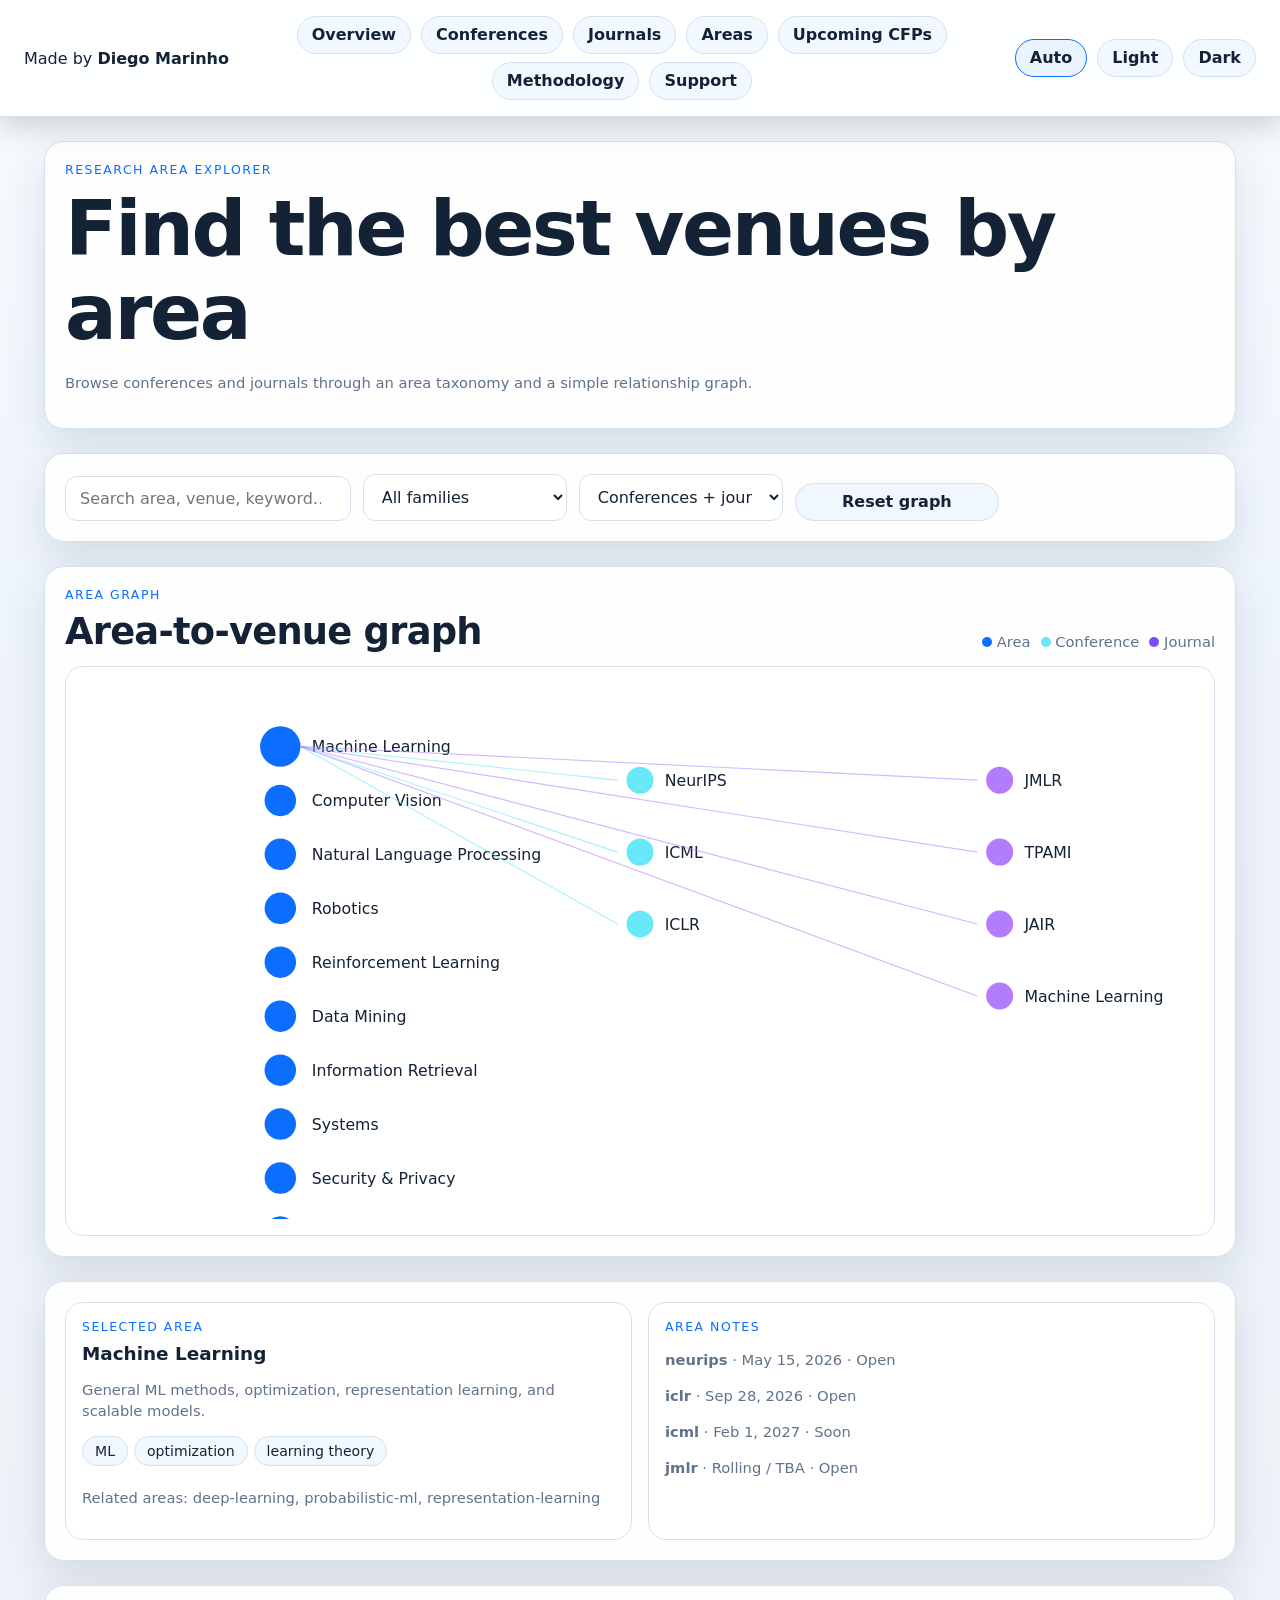
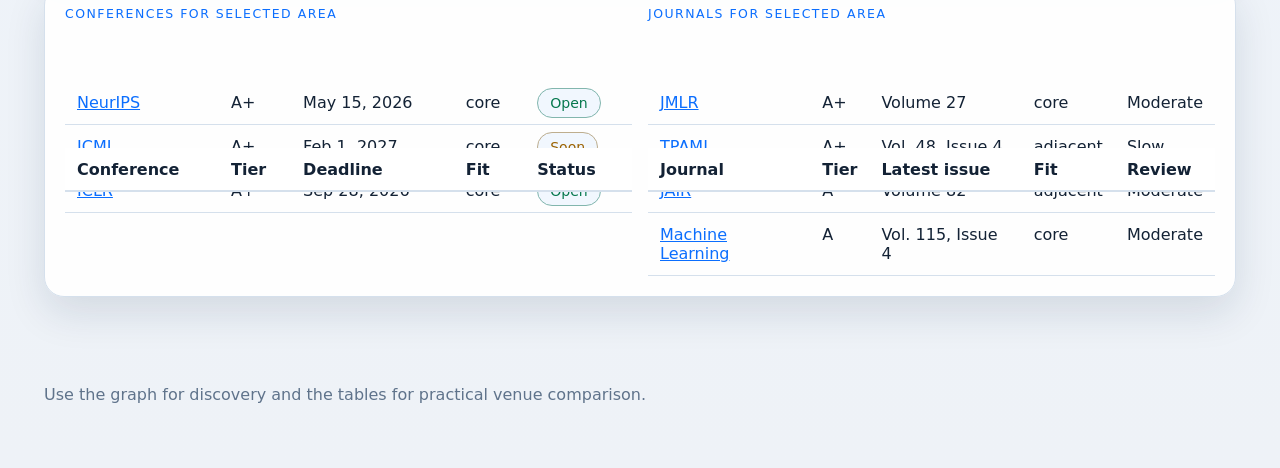
==== docs/areas.html @ 729f3d29 "Initial commit" ====
<!doctype html>
<html lang="en">
  <head>
    <meta charset="utf-8" />
    <meta name="viewport" content="width=device-width, initial-scale=1" />
    <title>Areas · Top Research Venues</title>
    <link rel="stylesheet" href="./styles.css" />
  </head>
  <body>
    <div class="topbar-shell"><div class="topbar">
      <a class="author-link" href="https://dmoliveira.github.io/my-cv-public/cv/human/" target="_blank" rel="noreferrer">Made by <strong>Diego Marinho</strong></a>
      <nav class="topbar-nav">
        <a href="./index.html">Overview</a><a href="./conferences.html">Conferences</a><a href="./journals.html">Journals</a><a href="./areas.html">Areas</a><a href="./cfp.html">Upcoming CFPs</a><a href="./methodology.html">Methodology</a><a href="./support.html">Support</a>
      </nav>
      <div class="theme-toggle" role="group" aria-label="Theme selector"><button data-theme-option="auto" class="theme-button">Auto</button><button data-theme-option="light" class="theme-button">Light</button><button data-theme-option="dark" class="theme-button">Dark</button></div>
    </div></div>
    <main>
      <section class="panel">
        <p class="eyebrow">Research area explorer</p>
        <h1>Find the best venues by area</h1>
        <p class="muted">Browse conferences and journals through an area taxonomy and a simple relationship graph.</p>
      </section>
      <section class="panel">
        <div class="controls">
          <input id="area-search" type="search" placeholder="Search area, venue, keyword…" />
          <select id="area-family"><option value="">All families</option></select>
          <select id="area-venue-type"><option value="all">Conferences + journals</option><option value="conference">Conferences only</option><option value="journal">Journals only</option></select>
          <button id="area-reset" class="page-button" type="button">Reset graph</button>
        </div>
      </section>
      <section class="panel">
        <div class="section-head">
          <div>
            <p class="eyebrow">Area graph</p>
            <h2>Area-to-venue graph</h2>
          </div>
          <div class="legend-row muted">
            <span><span class="graph-legend-dot dot-area"></span> Area</span>
            <span><span class="graph-legend-dot dot-conference"></span> Conference</span>
            <span><span class="graph-legend-dot dot-journal"></span> Journal</span>
          </div>
        </div>
        <div class="graph-shell"><svg id="area-graph" viewBox="0 0 1000 480" role="img" aria-label="Area to venue graph"></svg></div>
      </section>
      <section class="panel split-grid">
        <div class="graph-side-card stack-md">
          <div id="area-summary">Select an area node to inspect related venues.</div>
        </div>
        <div class="graph-side-card stack-md">
          <p class="eyebrow">Area notes</p>
          <div id="area-related-cfps" class="stack-sm muted"></div>
        </div>
      </section>
      <section class="panel split-grid">
        <div>
          <p class="eyebrow">Conferences for selected area</p>
          <div class="table-wrap">
            <table>
              <thead><tr><th>Conference</th><th>Tier</th><th>Deadline</th><th>Fit</th><th>Status</th></tr></thead>
              <tbody id="area-conference-body"></tbody>
            </table>
          </div>
        </div>
        <div>
          <p class="eyebrow">Journals for selected area</p>
          <div class="table-wrap">
            <table>
              <thead><tr><th>Journal</th><th>Tier</th><th>Latest issue</th><th>Fit</th><th>Review</th></tr></thead>
              <tbody id="area-journal-body"></tbody>
            </table>
          </div>
        </div>
      </section>
    </main>
    <footer class="footer"><p>Use the graph for discovery and the tables for practical venue comparison.</p></footer>
    <script src="./app.js"></script>
  </body>
</html>
---- docs/styles.css ----
:root {
  color-scheme: dark;
  --topbar-offset: 84px;
  --bg: #07111f;
  --bg-grad-1: #06101d;
  --bg-grad-2: #0b1525;
  --bg-grad-3: #0d1728;
  --panel: rgba(16, 27, 44, 0.88);
  --panel-solid: #101b2c;
  --line: #24354f;
  --text: #edf3ff;
  --muted: #9fb0ca;
  --accent: #6ee7ff;
  --accent2: #b27cff;
  --chip: rgba(255,255,255,.04);
  --chip-strong: rgba(110,231,255,.08);
  --shadow: 0 20px 60px rgba(0,0,0,.25);
  --success: #8af0c4;
  --warning: #ffd27a;
  --danger: #ff9b9b;
}

:root[data-theme="light"] {
  color-scheme: light;
  --bg: #f3f7fb;
  --bg-grad-1: #f7fbff;
  --bg-grad-2: #eef4fb;
  --bg-grad-3: #eef2f7;
  --panel: rgba(255,255,255,.92);
  --panel-solid: #ffffff;
  --line: #d5e0ec;
  --text: #132235;
  --muted: #5f738b;
  --accent: #0b6efe;
  --accent2: #7b4dff;
  --chip: rgba(11,110,254,.05);
  --chip-strong: rgba(11,110,254,.08);
  --shadow: 0 16px 40px rgba(20,40,70,.12);
  --success: #06784e;
  --warning: #9b6200;
  --danger: #b42318;
}

* { box-sizing: border-box; }
html { scroll-behavior: smooth; }
body {
  margin: 0;
  padding-top: var(--topbar-offset);
  font-family: Inter, ui-sans-serif, system-ui, sans-serif;
  background: linear-gradient(180deg, var(--bg-grad-1), var(--bg-grad-2) 30%, var(--bg-grad-3));
  color: var(--text);
}
a { color: var(--accent); }
button, select, input { font: inherit; }
main, .hero, .footer, .narrow { max-width: 1240px; margin: 0 auto; padding: 24px; }
.narrow { max-width: 980px; }

.topbar-shell {
  position: fixed;
  top: 0;
  left: 0;
  right: 0;
  z-index: 50;
}
.topbar {
  width: 100%;
  display: grid;
  grid-template-columns: auto 1fr auto;
  align-items: center;
  gap: 20px;
  padding: 16px 24px;
  border-bottom: 1px solid var(--line);
  background: color-mix(in srgb, var(--panel-solid) 88%, transparent);
  backdrop-filter: blur(14px);
  box-shadow: 0 8px 28px rgba(0,0,0,.18);
}
.author-link {
  color: var(--text);
  text-decoration: none;
  white-space: nowrap;
  font-weight: 500;
}
.topbar-nav, .theme-toggle, .badge-row, .hero-nav, .stat-grid, .legend-row, .chip-row {
  display: flex;
  flex-wrap: wrap;
  gap: 10px;
}
.topbar-nav { justify-content: center; row-gap: 8px; }
.theme-toggle { justify-content: flex-end; }
.topbar-nav a, .theme-button, .page-button, .hero-nav a, .chip, .cta-link {
  text-decoration: none;
  border: 1px solid var(--line);
  padding: 10px 14px;
  border-radius: 999px;
  background: var(--chip);
  color: var(--text);
  cursor: pointer;
  font-weight: 600;
  line-height: 1;
  transition: background .18s ease, border-color .18s ease, transform .18s ease;
}
.theme-button.is-active { background: var(--chip-strong); border-color: var(--accent); }
.topbar-nav a:hover, .theme-button:hover, .page-button:hover, .cta-link:hover, .chip:hover {
  background: var(--chip-strong);
  border-color: color-mix(in srgb, var(--accent) 45%, var(--line));
}

.hero {
  display: grid;
  grid-template-columns: 1.2fr 0.8fr;
  gap: 36px;
  align-items: center;
  min-height: calc(72vh - 100px);
  padding-top: 40px;
  padding-bottom: 36px;
}
.hero-copy { max-width: 720px; }
.hero-art { width: 100%; max-height: 380px; }
.eyebrow { text-transform: uppercase; letter-spacing: .12em; color: var(--accent); font-size: .78rem; margin: 0 0 10px; }
h1, h2, h3 { line-height: 1.1; }
h1 { font-size: clamp(2.6rem, 6vw, 4.8rem); margin: .2rem 0 1rem; letter-spacing: -0.03em; }
h2 { font-size: clamp(1.7rem, 3.2vw, 2.3rem); margin: 0; letter-spacing: -0.02em; }
h3 { font-size: 1.15rem; margin: 0 0 .5rem; }
.hero-copy > p:not(.eyebrow) { font-size: 1.08rem; line-height: 1.65; color: var(--muted); max-width: 60ch; }
.badge, .tag, .status-badge {
  border: 1px solid var(--line);
  background: var(--chip);
  color: var(--text);
  border-radius: 999px;
  padding: 6px 12px;
  font-size: .88rem;
}
.tag { display: inline-block; margin: 0 6px 6px 0; }
.status-open { border-color: color-mix(in srgb, var(--success) 40%, var(--line)); color: var(--success); }
.status-soon { border-color: color-mix(in srgb, var(--warning) 40%, var(--line)); color: var(--warning); }
.status-closed, .status-tba { color: var(--muted); }
.status-featured { border-color: color-mix(in srgb, var(--accent2) 45%, var(--line)); color: var(--accent2); }

.panel {
  background: var(--panel);
  border: 1px solid var(--line);
  border-radius: 20px;
  padding: 20px;
  margin-bottom: 24px;
  box-shadow: var(--shadow);
}
.panel-inline {
  margin-top: 16px;
  padding: 16px 18px;
  border-radius: 16px;
  border: 1px solid var(--line);
  background: var(--chip);
}
.section-head { display: flex; justify-content: space-between; gap: 18px; align-items: end; margin-bottom: 14px; }
.controls {
  display: grid;
  grid-template-columns: minmax(280px, 1.4fr) repeat(4, minmax(150px, 1fr));
  gap: 12px;
  align-items: end;
}
input[type="search"], select {
  min-width: 180px;
  padding: 12px 14px;
  border-radius: 12px;
  border: 1px solid var(--line);
  background: var(--panel-solid);
  color: var(--text);
}
input[type="search"] { min-width: 280px; width: 100%; }
.pagination-bar {
  display: flex;
  justify-content: space-between;
  align-items: center;
  gap: 12px;
  margin: 14px 0 16px;
  padding: 10px 0 2px;
}
.page-button[disabled] { opacity: .5; cursor: not-allowed; }
.page-button { min-width: 108px; }
.table-wrap { overflow: auto; }
table { width: 100%; border-collapse: separate; border-spacing: 0; }
th, td { padding: 12px 12px; border-bottom: 1px solid var(--line); vertical-align: top; }
th { text-align: left; position: sticky; top: var(--topbar-offset); background: var(--panel-solid); z-index: 5; box-shadow: inset 0 -1px 0 var(--line); }
tbody tr:first-child td { padding-top: 18px; }
.muted { color: var(--muted); font-size: .92rem; line-height: 1.45; }
.card-grid, .split-grid, .deadline-grid, .log-grid { display: grid; gap: 16px; }
.card-grid { grid-template-columns: repeat(auto-fit, minmax(260px, 1fr)); }
.split-grid { grid-template-columns: 1fr 1fr; }
.deadline-grid, .log-grid { grid-template-columns: repeat(auto-fit, minmax(240px, 1fr)); }
.venue-card, .deadline-card, .log-card, .graph-side-card {
  border: 1px solid var(--line);
  border-radius: 18px;
  padding: 16px;
  background: color-mix(in srgb, var(--panel-solid) 92%, transparent);
}
.venue-card h3, .deadline-card h3, .log-card h3 { margin-bottom: 10px; }
.stat-grid .badge { padding: 9px 14px; }
.footer { color: var(--muted); padding-bottom: 48px; }
.footer a { color: var(--accent); }
.list-reset { list-style: none; padding: 0; margin: 0; }
.stack-sm > * + * { margin-top: 8px; }
.stack-md > * + * { margin-top: 14px; }
.stack-lg > * + * { margin-top: 18px; }
.inline-meta { display: flex; flex-wrap: wrap; gap: 8px 12px; }

.graph-shell {
  border: 1px solid var(--line);
  border-radius: 18px;
  overflow: hidden;
  background: color-mix(in srgb, var(--panel-solid) 94%, transparent);
  padding: 12px;
}
#area-graph {
  width: 100%;
  min-height: 420px;
}
.graph-legend-dot {
  width: 10px;
  height: 10px;
  border-radius: 999px;
  display: inline-block;
}
.dot-area { background: var(--accent); }
.dot-conference { background: #67e8f9; }
.dot-journal { background: var(--accent2); }

@media (max-width: 980px) {
  .topbar { grid-template-columns: 1fr; justify-items: stretch; gap: 12px; }
  .topbar-nav, .theme-toggle { justify-content: center; }
  .hero { grid-template-columns: 1fr; min-height: auto; gap: 24px; padding-top: 28px; padding-bottom: 20px; }
  .section-head { flex-direction: column; align-items: stretch; }
  .controls, .split-grid { grid-template-columns: 1fr 1fr; }
  input[type="search"], select { min-width: 100%; }
  .pagination-bar { flex-direction: column; }
}

@media (max-width: 680px) {
  .topbar { padding: 12px 16px; }
  .controls, .split-grid { grid-template-columns: 1fr; }
  main, .hero, .footer, .narrow { padding: 18px; }
  .hero-copy > p:not(.eyebrow) { font-size: 1rem; }
  .table-wrap { overflow: visible; }
  table, thead, tbody, tr, td { display: block; width: 100%; }
  thead { display: none; }
  tbody { display: grid; gap: 12px; }
  tr {
    border: 1px solid var(--line);
    border-radius: 16px;
    padding: 8px 12px;
    background: color-mix(in srgb, var(--panel-solid) 92%, transparent);
    box-shadow: var(--shadow);
  }
  td { border-bottom: 0; padding: 8px 0; }
  td::before {
    content: attr(data-label);
    display: block;
    margin-bottom: 4px;
    color: var(--muted);
    font-size: .76rem;
    text-transform: uppercase;
    letter-spacing: .08em;
  }
}
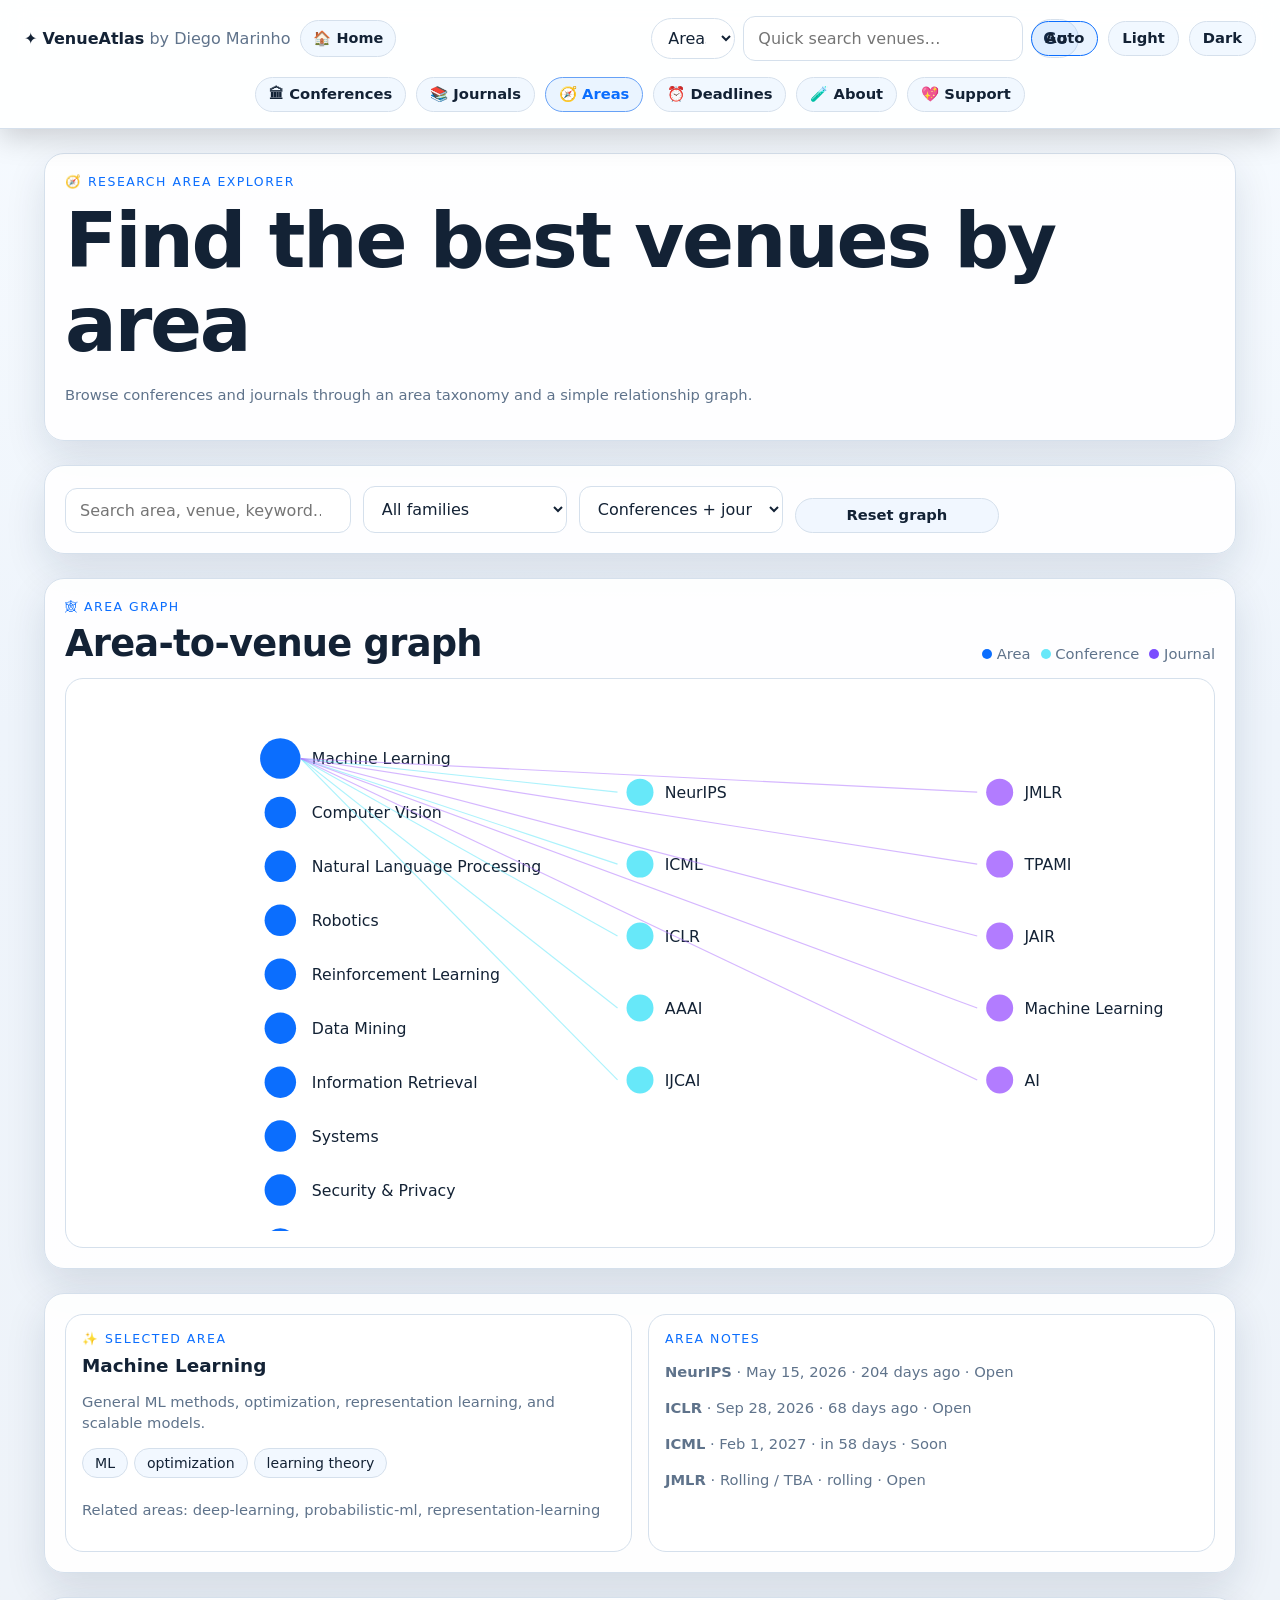
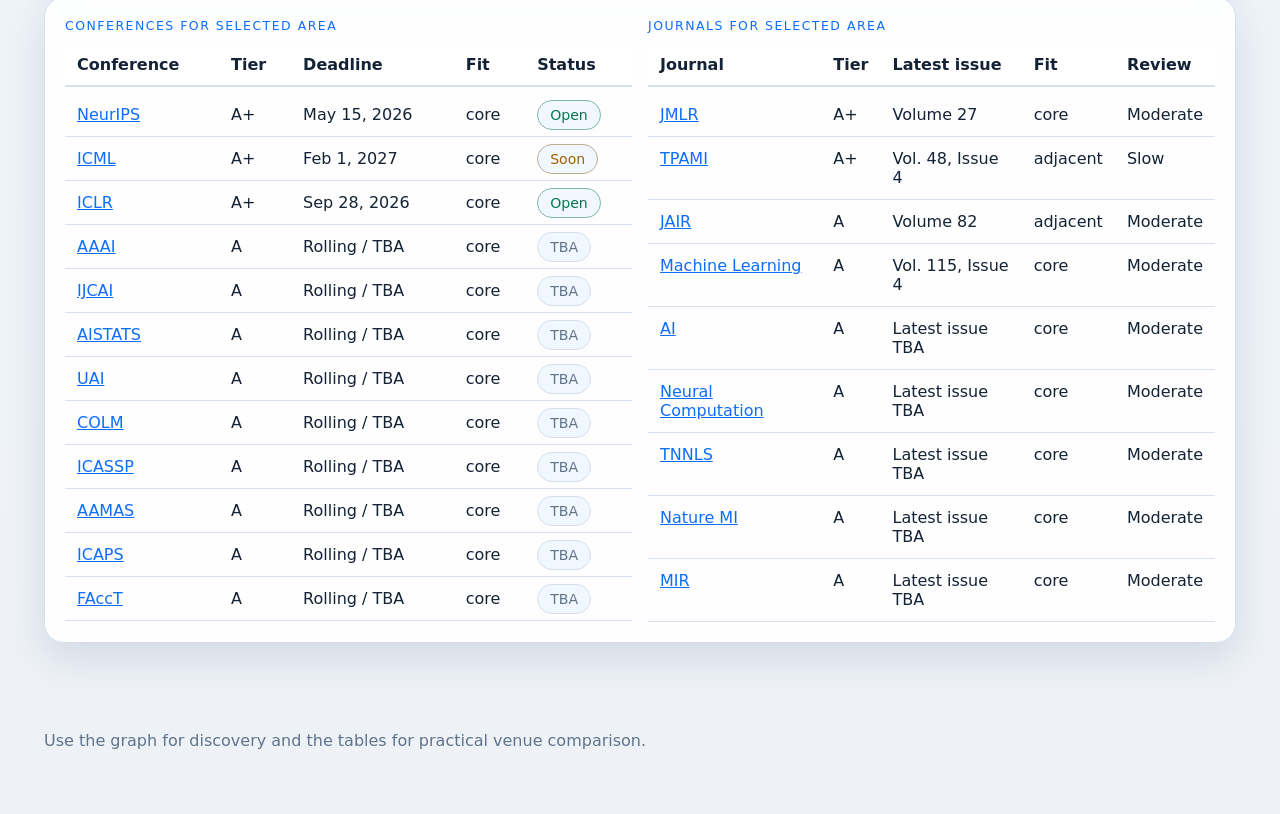
==== commit 6ce70cfc: "Rebrand site to VenueAtlas and improve SEO metadata" ====
--- a/docs/areas.html
+++ b/docs/areas.html
@@ -3,20 +3,31 @@
   <head>
     <meta charset="utf-8" />
     <meta name="viewport" content="width=device-width, initial-scale=1" />
-    <title>Areas · Top Research Venues</title>
+    <title>Areas Explorer — VenueAtlas</title>
+    <meta name="description" content="Explore top conferences and journals by area with a research area graph across CS, AI/ML, and Data Science." />
+    <link rel="canonical" href="https://dmoliveira.github.io/ai-research/areas.html" />
+    <meta property="og:title" content="Areas Explorer — VenueAtlas" />
+    <meta property="og:description" content="Discover top venues by research area with graph and area-to-venue mapping." />
+    <meta property="og:type" content="website" />
+    <meta property="og:url" content="https://dmoliveira.github.io/ai-research/areas.html" />
+    <meta property="og:image" content="https://dmoliveira.github.io/ai-research/assets/hero-banner.svg" />
+    <meta name="twitter:card" content="summary_large_image" />
     <link rel="stylesheet" href="./styles.css" />
   </head>
   <body>
     <div class="topbar-shell"><div class="topbar">
-      <a class="author-link" href="https://dmoliveira.github.io/my-cv-public/cv/human/" target="_blank" rel="noreferrer">Made by <strong>Diego Marinho</strong></a>
+      <div class="brand-group">
+        <a class="author-link" href="https://dmoliveira.github.io/my-cv-public/cv/human/" target="_blank" rel="noreferrer">✦ <strong>VenueAtlas</strong> <span class="brand-byline">by Diego Marinho</span></a>
+        <a class="home-link" href="./index.html">🏠 Home</a>
+      </div>
       <nav class="topbar-nav">
-        <a href="./index.html">Overview</a><a href="./conferences.html">Conferences</a><a href="./journals.html">Journals</a><a href="./areas.html">Areas</a><a href="./cfp.html">Upcoming CFPs</a><a href="./methodology.html">Methodology</a><a href="./support.html">Support</a>
+        <a href="./conferences.html">Conferences</a><a href="./journals.html">Journals</a><a href="./areas.html">Areas</a><a href="./cfp.html">Deadlines</a><a href="./methodology.html">About</a><a href="./support.html">Support</a>
       </nav>
       <div class="theme-toggle" role="group" aria-label="Theme selector"><button data-theme-option="auto" class="theme-button">Auto</button><button data-theme-option="light" class="theme-button">Light</button><button data-theme-option="dark" class="theme-button">Dark</button></div>
     </div></div>
     <main>
       <section class="panel">
-        <p class="eyebrow">Research area explorer</p>
+        <p class="eyebrow">🧭 Research area explorer</p>
         <h1>Find the best venues by area</h1>
         <p class="muted">Browse conferences and journals through an area taxonomy and a simple relationship graph.</p>
       </section>
@@ -31,7 +42,7 @@
       <section class="panel">
         <div class="section-head">
           <div>
-            <p class="eyebrow">Area graph</p>
+            <p class="eyebrow">🕸 Area graph</p>
             <h2>Area-to-venue graph</h2>
           </div>
           <div class="legend-row muted">
--- a/docs/styles.css
+++ b/docs/styles.css
@@ -65,9 +65,12 @@
 .topbar {
   width: 100%;
   display: grid;
-  grid-template-columns: auto 1fr auto;
-  align-items: center;
-  gap: 20px;
+  grid-template-columns: auto minmax(0, 1fr) auto;
+  grid-template-areas:
+    "brand search theme"
+    "nav nav nav";
+  align-items: center;
+  gap: 14px 20px;
   padding: 16px 24px;
   border-bottom: 1px solid var(--line);
   background: color-mix(in srgb, var(--panel-solid) 88%, transparent);
@@ -80,26 +83,101 @@
   white-space: nowrap;
   font-weight: 500;
 }
+.brand-byline {
+  font-weight: 500;
+  color: var(--muted);
+}
+.brand-group {
+  grid-area: brand;
+  display: flex;
+  align-items: center;
+  gap: 10px;
+  flex-wrap: nowrap;
+  min-width: max-content;
+}
+.home-link {
+  text-decoration: none;
+  border: 1px solid var(--line);
+  padding: 9px 12px;
+  border-radius: 999px;
+  background: var(--chip);
+  color: var(--text);
+  font-weight: 600;
+  font-size: .9rem;
+  white-space: nowrap;
+}
+.home-link:hover {
+  background: var(--chip-strong);
+  border-color: color-mix(in srgb, var(--accent) 45%, var(--line));
+}
 .topbar-nav, .theme-toggle, .badge-row, .hero-nav, .stat-grid, .legend-row, .chip-row {
   display: flex;
   flex-wrap: wrap;
   gap: 10px;
 }
-.topbar-nav { justify-content: center; row-gap: 8px; }
-.theme-toggle { justify-content: flex-end; }
+.topbar-nav {
+  grid-area: nav;
+  justify-content: center;
+  row-gap: 8px;
+  flex-wrap: wrap;
+  overflow-x: visible;
+  white-space: normal;
+  padding-top: 2px;
+}
+.theme-toggle {
+  grid-area: theme;
+  justify-content: flex-end;
+  flex-wrap: nowrap;
+  white-space: nowrap;
+}
+.topbar-search {
+  grid-area: search;
+  display: flex;
+  align-items: center;
+  gap: 8px;
+  min-width: 0;
+  width: min(100%, 360px);
+  justify-self: end;
+}
+.topbar-search input,
+.topbar-search select {
+  min-width: 0;
+  width: 100%;
+  padding: 9px 12px;
+  border-radius: 999px;
+}
+.topbar-search input { flex: 1 1 180px; }
+.topbar-search select { width: 84px; flex: 0 0 84px; }
+.topbar-search button {
+  border: 1px solid var(--line);
+  background: var(--chip);
+  color: var(--text);
+  border-radius: 999px;
+  padding: 9px 11px;
+  cursor: pointer;
+  font-weight: 600;
+  flex: 0 0 auto;
+}
+.topbar-search button:hover { background: var(--chip-strong); }
 .topbar-nav a, .theme-button, .page-button, .hero-nav a, .chip, .cta-link {
   text-decoration: none;
   border: 1px solid var(--line);
-  padding: 10px 14px;
+  padding: 9px 13px;
   border-radius: 999px;
   background: var(--chip);
   color: var(--text);
   cursor: pointer;
   font-weight: 600;
+  font-size: .92rem;
   line-height: 1;
   transition: background .18s ease, border-color .18s ease, transform .18s ease;
 }
 .theme-button.is-active { background: var(--chip-strong); border-color: var(--accent); }
+.topbar-nav a.is-current {
+  background: var(--chip-strong);
+  border-color: color-mix(in srgb, var(--accent) 55%, var(--line));
+  color: var(--accent);
+}
 .topbar-nav a:hover, .theme-button:hover, .page-button:hover, .cta-link:hover, .chip:hover {
   background: var(--chip-strong);
   border-color: color-mix(in srgb, var(--accent) 45%, var(--line));
@@ -122,6 +200,7 @@
 h2 { font-size: clamp(1.7rem, 3.2vw, 2.3rem); margin: 0; letter-spacing: -0.02em; }
 h3 { font-size: 1.15rem; margin: 0 0 .5rem; }
 .hero-copy > p:not(.eyebrow) { font-size: 1.08rem; line-height: 1.65; color: var(--muted); max-width: 60ch; }
+.hero-note { max-width: 62ch; }
 .badge, .tag, .status-badge {
   border: 1px solid var(--line);
   background: var(--chip);
@@ -152,6 +231,25 @@
   background: var(--chip);
 }
 .section-head { display: flex; justify-content: space-between; gap: 18px; align-items: end; margin-bottom: 14px; }
+.headline-meta {
+  display: flex;
+  flex-wrap: wrap;
+  gap: 10px;
+  margin: 8px 0 0;
+}
+.summary-pill {
+  display: inline-flex;
+  align-items: center;
+  gap: 8px;
+  margin: 0;
+  padding: 10px 14px;
+  border-radius: 999px;
+  border: 1px solid color-mix(in srgb, var(--accent) 35%, var(--line));
+  background: color-mix(in srgb, var(--chip-strong) 80%, transparent);
+  color: var(--text);
+  font-weight: 700;
+  font-size: .92rem;
+}
 .controls {
   display: grid;
   grid-template-columns: minmax(280px, 1.4fr) repeat(4, minmax(150px, 1fr));
@@ -173,14 +271,37 @@
   align-items: center;
   gap: 12px;
   margin: 14px 0 16px;
-  padding: 10px 0 2px;
-}
+  padding: 12px 14px;
+  border: 1px solid var(--line);
+  border-radius: 16px;
+  background: color-mix(in srgb, var(--panel-solid) 90%, transparent);
+}
+.pagination-bar:empty { display: none; }
+.pagination-meta {
+  color: var(--text);
+  font-size: .92rem;
+  font-weight: 600;
+}
+.pagination-actions {
+  display: flex;
+  align-items: center;
+  gap: 10px;
+  flex-wrap: wrap;
+}
+.pagination-size {
+  display: flex;
+  align-items: center;
+  gap: 8px;
+  color: var(--muted);
+  font-size: .88rem;
+}
+.pagination-size select { min-width: 88px; width: 88px; }
 .page-button[disabled] { opacity: .5; cursor: not-allowed; }
-.page-button { min-width: 108px; }
+.page-button { min-width: 108px; font-weight: 700; }
 .table-wrap { overflow: auto; }
 table { width: 100%; border-collapse: separate; border-spacing: 0; }
 th, td { padding: 12px 12px; border-bottom: 1px solid var(--line); vertical-align: top; }
-th { text-align: left; position: sticky; top: var(--topbar-offset); background: var(--panel-solid); z-index: 5; box-shadow: inset 0 -1px 0 var(--line); }
+th { text-align: left; background: var(--panel-solid); z-index: 1; box-shadow: inset 0 -1px 0 var(--line); }
 tbody tr:first-child td { padding-top: 18px; }
 .muted { color: var(--muted); font-size: .92rem; line-height: 1.45; }
 .card-grid, .split-grid, .deadline-grid, .log-grid { display: grid; gap: 16px; }
@@ -192,6 +313,163 @@
   border-radius: 18px;
   padding: 16px;
   background: color-mix(in srgb, var(--panel-solid) 92%, transparent);
+}
+.venue-card .actions,
+.deadline-card .actions,
+.log-card .actions,
+.trend-card .actions {
+  display: flex;
+  flex-wrap: wrap;
+  gap: 8px;
+}
+.meta-list {
+  display: grid;
+  gap: 8px;
+}
+.meta-row {
+  display: flex;
+  flex-wrap: wrap;
+  gap: 8px;
+  align-items: center;
+  color: var(--muted);
+  font-size: .92rem;
+}
+.trust-row, .source-links, .update-list {
+  display: flex;
+  flex-wrap: wrap;
+  gap: 8px;
+}
+.trust-inline {
+  color: var(--muted);
+  font-size: .84rem;
+}
+.trust-badge,
+.freshness-pill,
+.confidence-pill {
+  display: inline-flex;
+  align-items: center;
+  gap: 6px;
+  padding: 6px 10px;
+  border-radius: 999px;
+  border: 1px solid var(--line);
+  background: var(--chip);
+  font-size: .82rem;
+}
+.confidence-high,
+.confidence-confirmed { border-color: color-mix(in srgb, var(--success) 38%, var(--line)); color: var(--success); }
+.confidence-medium,
+.confidence-estimated { border-color: color-mix(in srgb, var(--warning) 38%, var(--line)); color: var(--warning); }
+.confidence-low,
+.confidence-tba { color: var(--muted); }
+.timeline-bars {
+  display: grid;
+  grid-template-columns: repeat(6, minmax(60px, 1fr));
+  align-items: end;
+  gap: 14px;
+  min-height: 220px;
+}
+.timeline-bar-item {
+  display: grid;
+  justify-items: center;
+  gap: 8px;
+}
+.timeline-bar-link {
+  width: 100%;
+  max-width: 54px;
+  border-radius: 14px 14px 8px 8px;
+  background: linear-gradient(180deg, var(--accent), color-mix(in srgb, var(--accent2) 25%, var(--accent)));
+  border: 1px solid color-mix(in srgb, var(--accent) 40%, var(--line));
+  display: block;
+}
+.timeline-month,
+.timeline-count { font-size: .82rem; color: var(--muted); text-align: center; }
+.update-item {
+  border: 1px solid var(--line);
+  border-radius: 14px;
+  padding: 12px 14px;
+  background: color-mix(in srgb, var(--panel-solid) 90%, transparent);
+}
+.update-item p { margin: 0; }
+.detail-title-link {
+  color: inherit;
+  text-decoration: none;
+}
+.detail-title-link:hover { color: var(--accent); }
+.snapshot-grid {
+  display: grid;
+  grid-template-columns: repeat(auto-fit, minmax(160px, 1fr));
+  gap: 10px;
+}
+.snapshot-card {
+  border: 1px solid var(--line);
+  border-radius: 14px;
+  padding: 12px;
+  background: color-mix(in srgb, var(--panel-solid) 92%, transparent);
+}
+.snapshot-card strong,
+.snapshot-card span { display: block; }
+.history-list {
+  display: grid;
+  gap: 12px;
+}
+.history-item {
+  border: 1px solid var(--line);
+  border-radius: 14px;
+  padding: 14px;
+  background: color-mix(in srgb, var(--panel-solid) 92%, transparent);
+}
+.mini-link {
+  display: inline-flex;
+  align-items: center;
+  gap: 6px;
+  padding: 7px 10px;
+  border-radius: 999px;
+  border: 1px solid var(--line);
+  background: var(--chip);
+  color: var(--text);
+  text-decoration: none;
+  font-size: .84rem;
+}
+.mini-link:hover { border-color: color-mix(in srgb, var(--accent) 45%, var(--line)); background: var(--chip-strong); }
+.trend-card {
+  border: 1px solid var(--line);
+  border-radius: 18px;
+  padding: 18px;
+  background: color-mix(in srgb, var(--panel-solid) 92%, transparent);
+}
+.trend-chart {
+  display: grid;
+  grid-auto-flow: column;
+  grid-auto-columns: minmax(54px, 1fr);
+  align-items: end;
+  gap: 10px;
+  min-height: 180px;
+  margin: 14px 0 12px;
+}
+.trend-bar-group {
+  display: grid;
+  justify-items: center;
+  gap: 8px;
+}
+.trend-bar {
+  width: 100%;
+  max-width: 44px;
+  border-radius: 12px 12px 6px 6px;
+  background: linear-gradient(180deg, var(--accent), color-mix(in srgb, var(--accent2) 45%, var(--accent)));
+  box-shadow: inset 0 -1px 0 rgba(255,255,255,.18);
+}
+.trend-label,
+.trend-value {
+  font-size: .82rem;
+  color: var(--muted);
+  text-align: center;
+}
+.topbar-status {
+  display: inline-flex;
+  align-items: center;
+  gap: 8px;
+  color: var(--muted);
+  font-size: .86rem;
 }
 .venue-card h3, .deadline-card h3, .log-card h3 { margin-bottom: 10px; }
 .stat-grid .badge { padding: 9px 14px; }
@@ -226,7 +504,17 @@
 
 @media (max-width: 980px) {
   .topbar { grid-template-columns: 1fr; justify-items: stretch; gap: 12px; }
-  .topbar-nav, .theme-toggle { justify-content: center; }
+  .topbar {
+    grid-template-areas:
+      "brand"
+      "search"
+      "nav"
+      "theme";
+  }
+  .brand-group, .topbar-nav, .theme-toggle { justify-content: center; }
+  .brand-group { flex-wrap: wrap; min-width: 0; }
+  .topbar-search { justify-content: center; justify-self: center; width: 100%; }
+  .theme-toggle { flex-wrap: wrap; white-space: normal; }
   .hero { grid-template-columns: 1fr; min-height: auto; gap: 24px; padding-top: 28px; padding-bottom: 20px; }
   .section-head { flex-direction: column; align-items: stretch; }
   .controls, .split-grid { grid-template-columns: 1fr 1fr; }
@@ -236,6 +524,10 @@
 
 @media (max-width: 680px) {
   .topbar { padding: 12px 16px; }
+  .topbar-search { flex-wrap: wrap; }
+  .topbar-search select,
+  .topbar-search input,
+  .topbar-search button { width: 100%; flex: 1 1 100%; }
   .controls, .split-grid { grid-template-columns: 1fr; }
   main, .hero, .footer, .narrow { padding: 18px; }
   .hero-copy > p:not(.eyebrow) { font-size: 1rem; }
